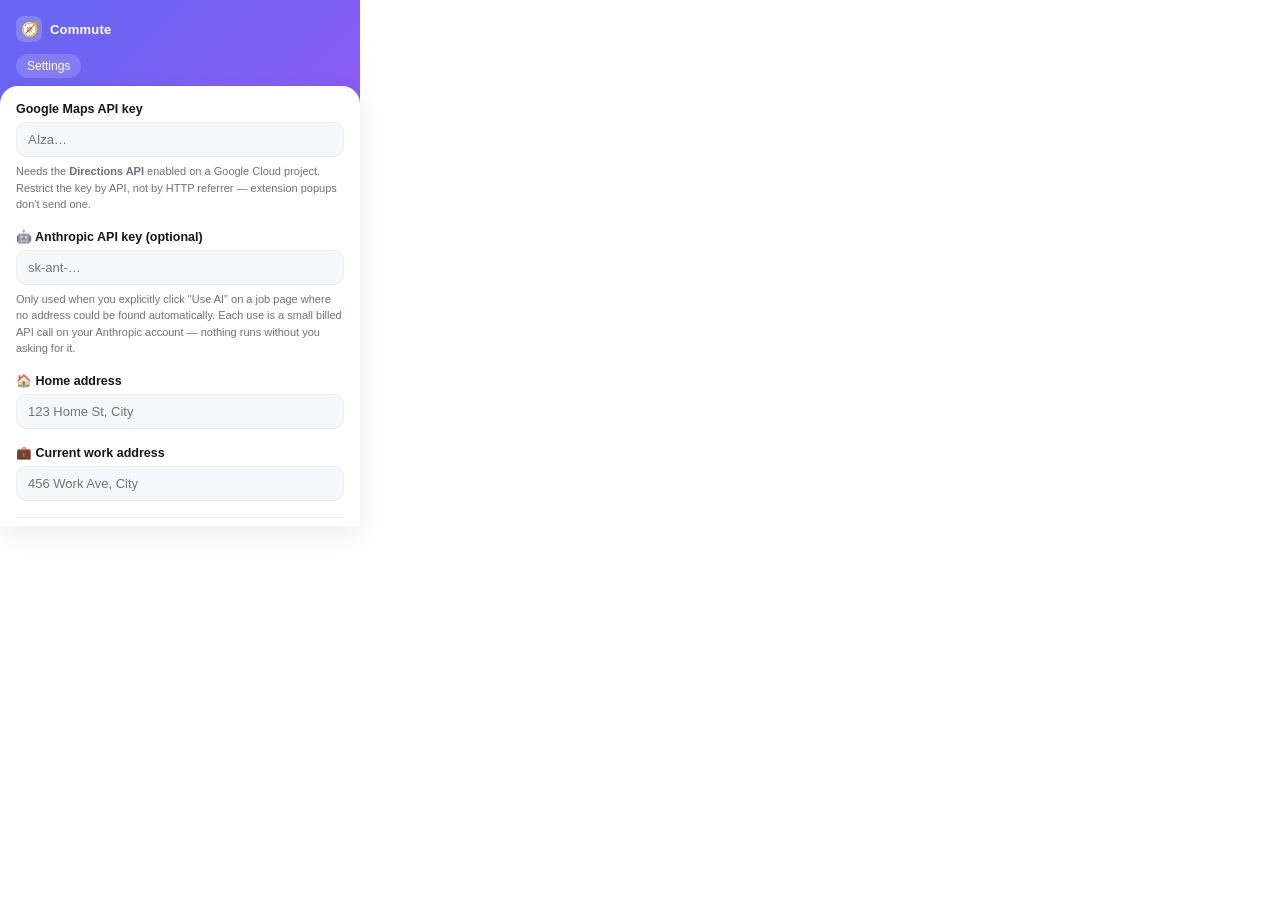
==== options.html @ bf5908d7 "Initial commit of the Commute Route Chrome extension. Co-authored-by: Cursor <cursoragent@cursor.com" ====
<!doctype html>
<html>
<head>
  <meta charset="utf-8" />
  <title>Commute — Settings</title>
  <link rel="stylesheet" href="popup.css" />
  <link rel="stylesheet" href="options.css" />
</head>
<body>
  <header>
    <div class="brand">
      <div class="brand-icon">🧭</div>
      <div class="brand-title">Commute</div>
    </div>
    <div class="route-pill">Settings</div>
  </header>

  <div class="sheet">
    <div class="field">
      <label for="apiKey">Google Maps API key</label>
      <input id="apiKey" type="text" placeholder="AIza…" autocomplete="off" />
      <p class="hint">
        Needs the <strong>Directions API</strong> enabled on a Google Cloud project.
        Restrict the key by API, not by HTTP referrer — extension popups don't send one.
      </p>
    </div>

    <div class="field">
      <label for="aiApiKey">🤖 Anthropic API key (optional)</label>
      <input id="aiApiKey" type="text" placeholder="sk-ant-…" autocomplete="off" />
      <p class="hint">
        Only used when you explicitly click "Use AI" on a job page where no address
        could be found automatically. Each use is a small billed API call on your
        Anthropic account — nothing runs without you asking for it.
      </p>
    </div>

    <div class="field">
      <label for="home">🏠 Home address</label>
      <input id="home" type="text" placeholder="123 Home St, City" />
    </div>

    <div class="field">
      <label for="work">💼 Current work address</label>
      <input id="work" type="text" placeholder="456 Work Ave, City" />
    </div>

    <div class="footer">
      <button id="save" class="btn">Save changes</button>
      <span id="status"></span>
    </div>
  </div>

  <script src="options.js"></script>
</body>
</html>
---- popup.css ----
:root {
  color-scheme: light dark;
  --bg: #ffffff;
  --bg-alt: #f6f7fb;
  --text: #14151a;
  --text-muted: #6b7280;
  --border: #ececf2;
  --accent-1: #6366f1;
  --accent-2: #8b5cf6;
  --danger-bg: #fef2f2;
  --danger-fg: #b91c1c;
  --shadow: 0 8px 24px rgba(20, 21, 26, 0.08);
  --overlay-hover: rgba(255, 255, 255, 0.2);
}

@media (prefers-color-scheme: dark) {
  :root {
    --bg: #17181f;
    --bg-alt: #1f2029;
    --text: #f2f2f6;
    --text-muted: #9497a8;
    --border: #2b2c37;
    --danger-bg: #3a1c1c;
    --danger-fg: #fca5a5;
    --shadow: 0 8px 24px rgba(0, 0, 0, 0.35);
  }
}

* {
  box-sizing: border-box;
}

body {
  font-family: -apple-system, BlinkMacSystemFont, "Segoe UI", Roboto, sans-serif;
  width: 360px;
  margin: 0;
  color: var(--text);
  background: var(--bg);
}

header {
  position: relative;
  background: linear-gradient(135deg, var(--accent-1), var(--accent-2));
  color: white;
  padding: 16px 16px 30px;
}

.brand {
  display: flex;
  align-items: center;
  gap: 8px;
}

.brand-icon {
  width: 26px;
  height: 26px;
  border-radius: 8px;
  background: var(--overlay-hover);
  display: flex;
  align-items: center;
  justify-content: center;
  font-size: 14px;
}

.brand-title {
  font-size: 13px;
  font-weight: 600;
  letter-spacing: 0.2px;
}

.route-pill {
  margin-top: 12px;
  display: inline-flex;
  align-items: center;
  gap: 6px;
  background: rgba(255, 255, 255, 0.16);
  padding: 5px 11px;
  border-radius: 20px;
  font-size: 12px;
  font-weight: 500;
}

.job-pill {
  margin-top: 8px;
  display: flex;
  align-items: center;
  gap: 4px;
  font-size: 11.5px;
  color: rgba(255, 255, 255, 0.85);
  max-width: 100%;
  overflow: hidden;
  text-overflow: ellipsis;
  white-space: nowrap;
}

.use-saved-link {
  display: block;
  text-align: center;
  margin-top: 4px;
  font-size: 11.5px;
  color: var(--text-muted);
  text-decoration: underline;
  cursor: pointer;
  background: none;
  border: none;
  padding: 4px;
  width: 100%;
}

.use-saved-link:hover {
  color: var(--text);
}

.actions {
  position: absolute;
  top: 12px;
  right: 12px;
  display: flex;
  gap: 2px;
}

.actions button {
  width: 26px;
  height: 26px;
  border-radius: 8px;
  background: transparent;
  border: none;
  color: #fff;
  opacity: 0.9;
  cursor: pointer;
  font-size: 13px;
  display: flex;
  align-items: center;
  justify-content: center;
  transition: background 0.15s ease, opacity 0.15s ease;
}

.actions button:hover {
  background: var(--overlay-hover);
  opacity: 1;
}

.sheet {
  background: var(--bg);
  border-radius: 18px 18px 0 0;
  margin-top: -22px;
  box-shadow: var(--shadow);
  padding: 16px;
  min-height: 140px;
  max-height: 440px;
  overflow-y: auto;
  position: relative;
}

.sheet::-webkit-scrollbar {
  width: 8px;
}

.sheet::-webkit-scrollbar-track {
  background: transparent;
}

.sheet::-webkit-scrollbar-thumb {
  background: var(--border);
  border-radius: 4px;
}

.sheet::-webkit-scrollbar-thumb:hover {
  background: var(--text-muted);
}

.state {
  display: flex;
  flex-direction: column;
  align-items: center;
  justify-content: center;
  text-align: center;
  gap: 10px;
  padding: 28px 12px;
  color: var(--text-muted);
  font-size: 13px;
}

.state .state-icon {
  font-size: 28px;
}

.state p {
  margin: 0;
}

.state strong {
  color: var(--text);
  font-size: 13.5px;
}

.state.error {
  background: var(--danger-bg);
  color: var(--danger-fg);
  border-radius: 12px;
}

.spinner {
  width: 22px;
  height: 22px;
  border: 2.5px solid var(--border);
  border-top-color: var(--accent-1);
  border-radius: 50%;
  animation: spin 0.7s linear infinite;
}

@keyframes spin {
  to {
    transform: rotate(360deg);
  }
}

.btn {
  border: none;
  cursor: pointer;
  font-size: 12.5px;
  font-weight: 600;
  border-radius: 20px;
  padding: 8px 16px;
  background: linear-gradient(135deg, var(--accent-1), var(--accent-2));
  color: white;
  transition: transform 0.1s ease, opacity 0.15s ease;
}

.btn:hover {
  opacity: 0.92;
}

.btn:active {
  transform: scale(0.97);
}

.btn-outline {
  background: transparent;
  border: 1.5px solid var(--accent-1);
  color: var(--accent-1);
}

.summary-card {
  background: var(--bg-alt);
  border-radius: 14px;
  padding: 14px 16px;
  margin-bottom: 12px;
}

.summary-time {
  font-size: 19px;
  font-weight: 700;
  letter-spacing: -0.2px;
}

.summary-meta {
  margin-top: 3px;
  font-size: 12px;
  color: var(--text-muted);
}

.map-frame {
  width: 100%;
  height: 170px;
  border-radius: 12px;
  overflow: hidden;
  margin-bottom: 12px;
}

.map-frame iframe {
  width: 100%;
  height: 100%;
  display: block;
}

.steps {
  display: flex;
  flex-direction: column;
}

.step {
  display: flex;
  gap: 10px;
  padding: 10px 0;
  border-top: 1px solid var(--border);
  font-size: 12.5px;
}

.step:first-child {
  border-top: none;
  padding-top: 2px;
}

.step-icon {
  flex: 0 0 auto;
  width: 30px;
  height: 30px;
  border-radius: 50%;
  display: flex;
  align-items: center;
  justify-content: center;
  font-size: 14px;
  color: white;
}

.step-body {
  min-width: 0;
}

.step-body strong {
  display: block;
  margin-bottom: 2px;
  font-weight: 600;
  overflow: hidden;
  text-overflow: ellipsis;
  white-space: nowrap;
}

.step-meta {
  color: var(--text-muted);
  line-height: 1.4;
}

.link-out {
  display: flex;
  align-items: center;
  justify-content: center;
  gap: 6px;
  margin-top: 14px;
  padding: 10px;
  border-radius: 12px;
  background: var(--bg-alt);
  color: var(--text);
  font-size: 12.5px;
  font-weight: 600;
  text-decoration: none;
  transition: background 0.15s ease;
}

.link-out:hover {
  background: var(--border);
}
---- options.css ----
.field {
  margin-bottom: 16px;
}

.field:last-of-type {
  margin-bottom: 0;
}

label {
  display: block;
  font-size: 12.5px;
  font-weight: 600;
  margin-bottom: 6px;
}

input {
  width: 100%;
  padding: 9px 11px;
  font-size: 13px;
  border: 1px solid var(--border);
  border-radius: 10px;
  background: var(--bg-alt);
  color: var(--text);
  transition: border-color 0.15s ease, box-shadow 0.15s ease;
}

input:focus {
  outline: none;
  border-color: var(--accent-1);
  box-shadow: 0 0 0 3px rgba(99, 102, 241, 0.15);
}

.hint {
  font-size: 11px;
  color: var(--text-muted);
  margin: 6px 0 0;
  line-height: 1.5;
}

.footer {
  display: flex;
  align-items: center;
  gap: 12px;
  margin-top: 4px;
  padding-top: 16px;
  border-top: 1px solid var(--border);
}

#status {
  font-size: 12px;
  color: #16a34a;
  font-weight: 600;
  opacity: 0;
  transition: opacity 0.2s ease;
}

#status.show {
  opacity: 1;
}
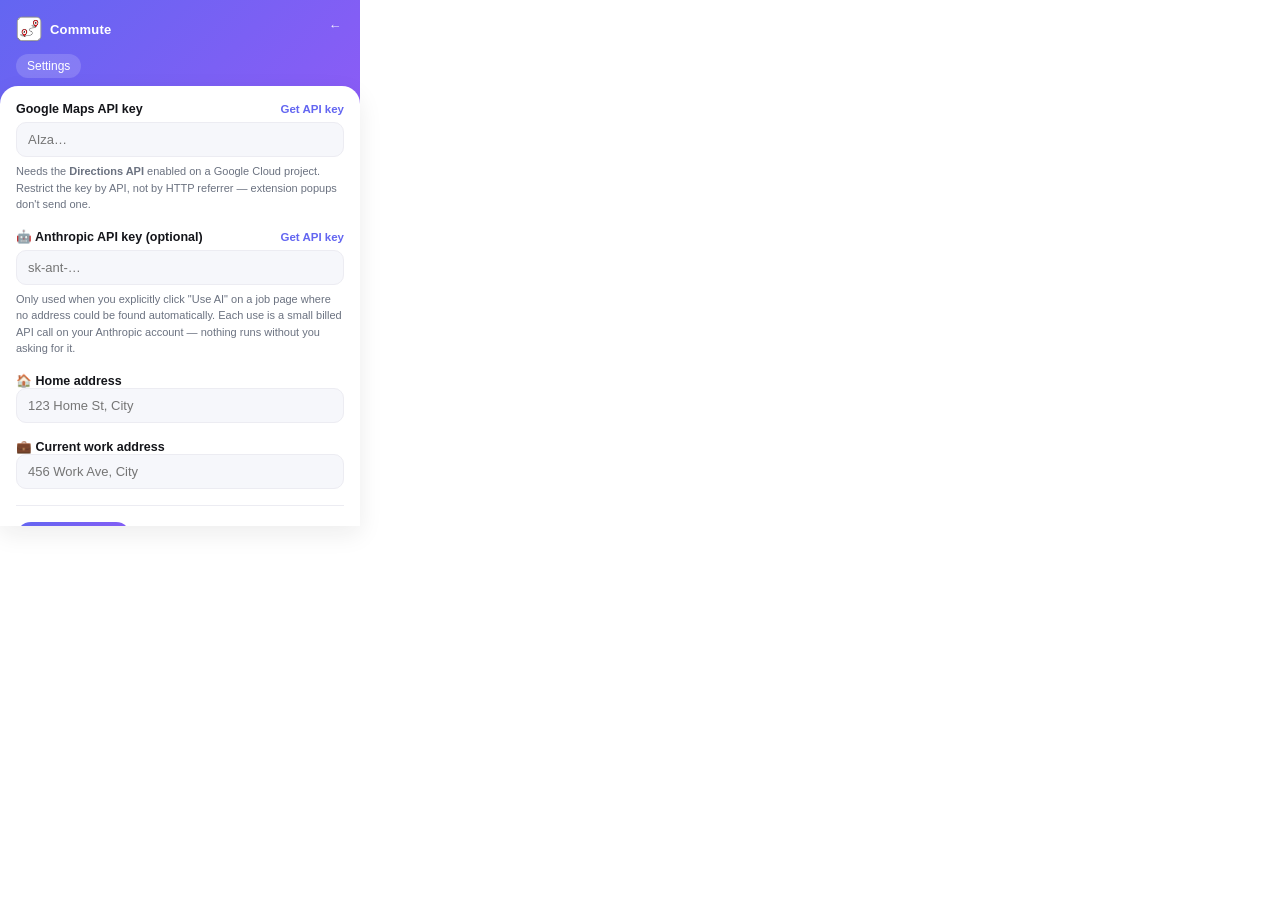
==== commit 07cb11f2: "Add app icons and polish the settings flow. Co-authored-by: Cursor <cursoragent@cursor.com>" ====
--- a/options.html
+++ b/options.html
@@ -8,8 +8,11 @@
 </head>
 <body>
   <header>
+    <div class="actions">
+      <button id="back" title="Back">←</button>
+    </div>
     <div class="brand">
-      <div class="brand-icon">🧭</div>
+      <img class="brand-icon" src="icons/icon48.png" alt="" />
       <div class="brand-title">Commute</div>
     </div>
     <div class="route-pill">Settings</div>
@@ -17,7 +20,15 @@
 
   <div class="sheet">
     <div class="field">
-      <label for="apiKey">Google Maps API key</label>
+      <div class="field-label-row">
+        <label for="apiKey">Google Maps API key</label>
+        <a
+          class="get-key"
+          href="https://console.cloud.google.com/google/maps-apis/credentials"
+          target="_blank"
+          rel="noopener noreferrer"
+        >Get API key</a>
+      </div>
       <input id="apiKey" type="text" placeholder="AIza…" autocomplete="off" />
       <p class="hint">
         Needs the <strong>Directions API</strong> enabled on a Google Cloud project.
@@ -26,7 +37,15 @@
     </div>
 
     <div class="field">
-      <label for="aiApiKey">🤖 Anthropic API key (optional)</label>
+      <div class="field-label-row">
+        <label for="aiApiKey">🤖 Anthropic API key (optional)</label>
+        <a
+          class="get-key"
+          href="https://console.anthropic.com/settings/keys"
+          target="_blank"
+          rel="noopener noreferrer"
+        >Get API key</a>
+      </div>
       <input id="aiApiKey" type="text" placeholder="sk-ant-…" autocomplete="off" />
       <p class="hint">
         Only used when you explicitly click "Use AI" on a job page where no address
--- a/popup.css
+++ b/popup.css
@@ -54,12 +54,9 @@
 .brand-icon {
   width: 26px;
   height: 26px;
-  border-radius: 8px;
-  background: var(--overlay-hover);
-  display: flex;
-  align-items: center;
-  justify-content: center;
-  font-size: 14px;
+  border-radius: 7px;
+  display: block;
+  object-fit: cover;
 }
 
 .brand-title {
--- a/options.css
+++ b/options.css
@@ -6,11 +6,31 @@
   margin-bottom: 0;
 }
 
+.field-label-row {
+  display: flex;
+  align-items: baseline;
+  justify-content: space-between;
+  gap: 8px;
+  margin-bottom: 6px;
+}
+
 label {
   display: block;
   font-size: 12.5px;
   font-weight: 600;
-  margin-bottom: 6px;
+  margin-bottom: 0;
+}
+
+.get-key {
+  flex-shrink: 0;
+  font-size: 11.5px;
+  font-weight: 600;
+  color: var(--accent-1);
+  text-decoration: none;
+}
+
+.get-key:hover {
+  text-decoration: underline;
 }
 
 input {
